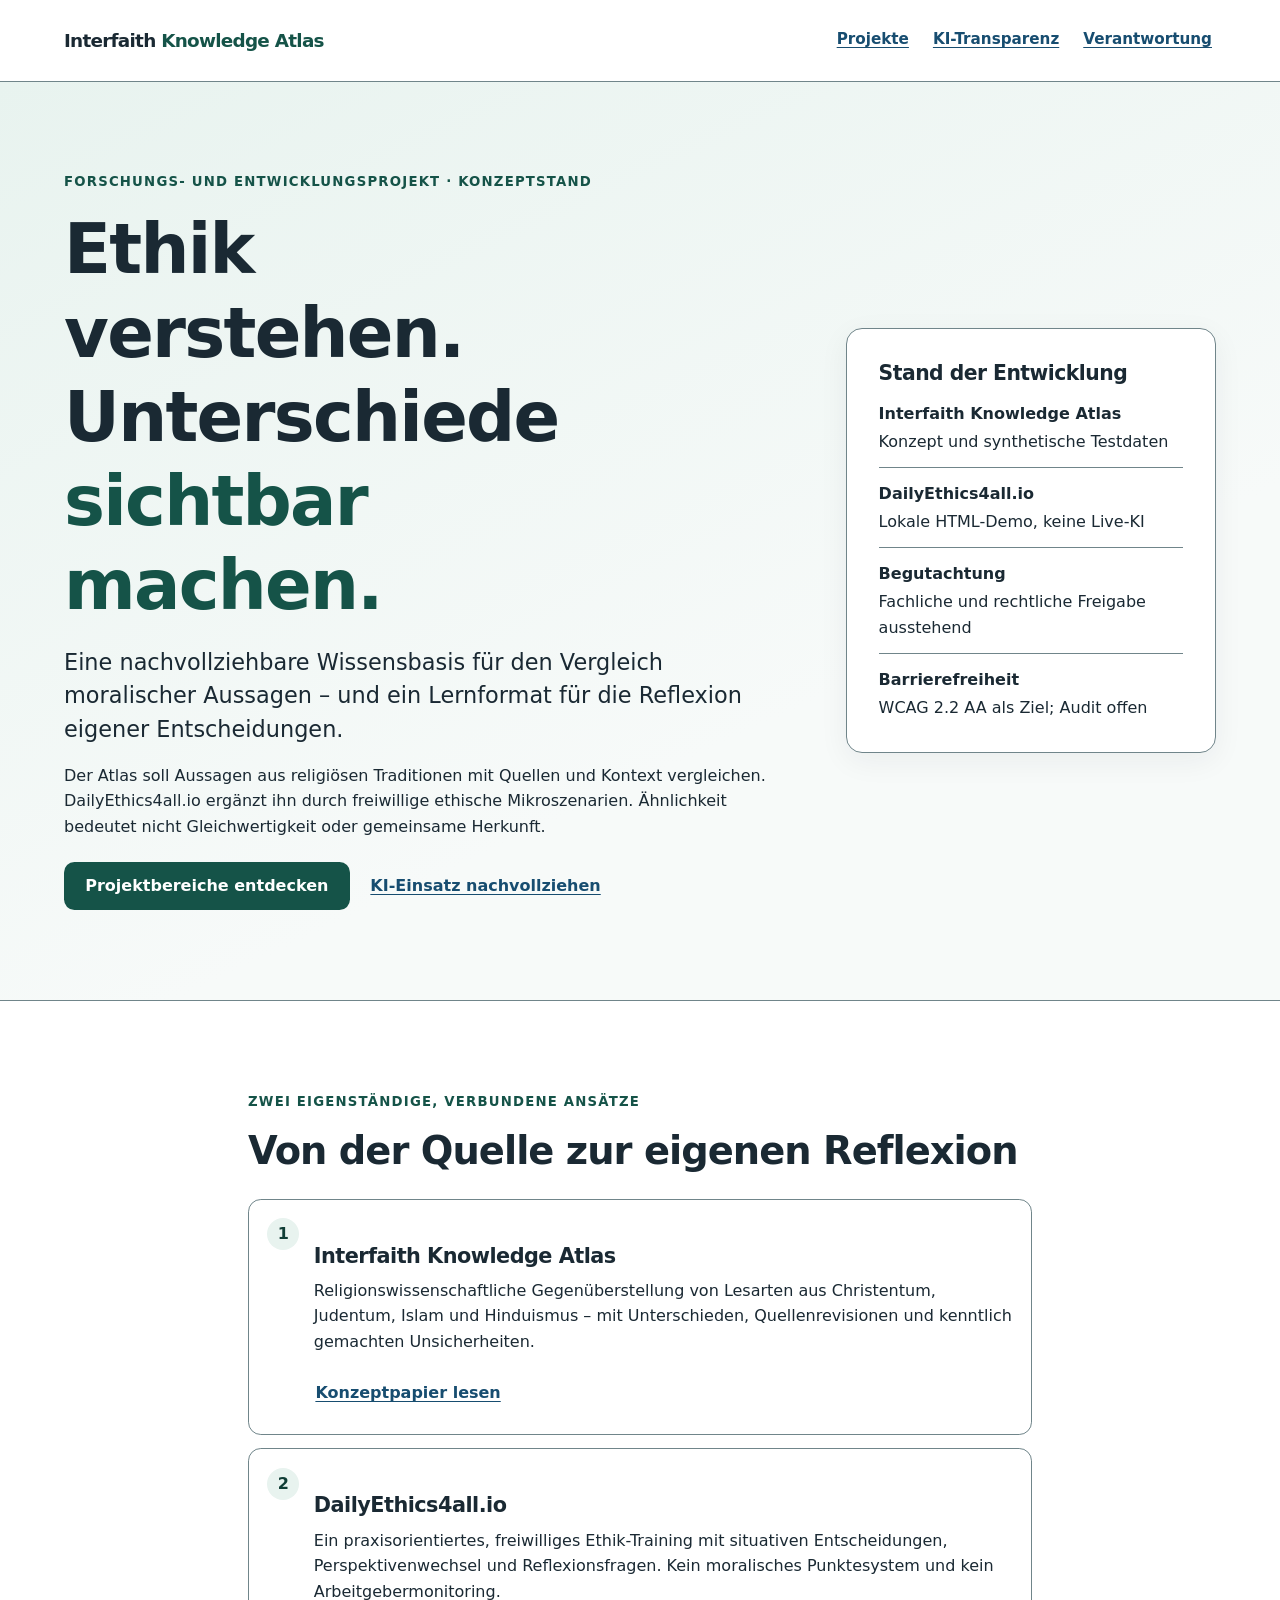
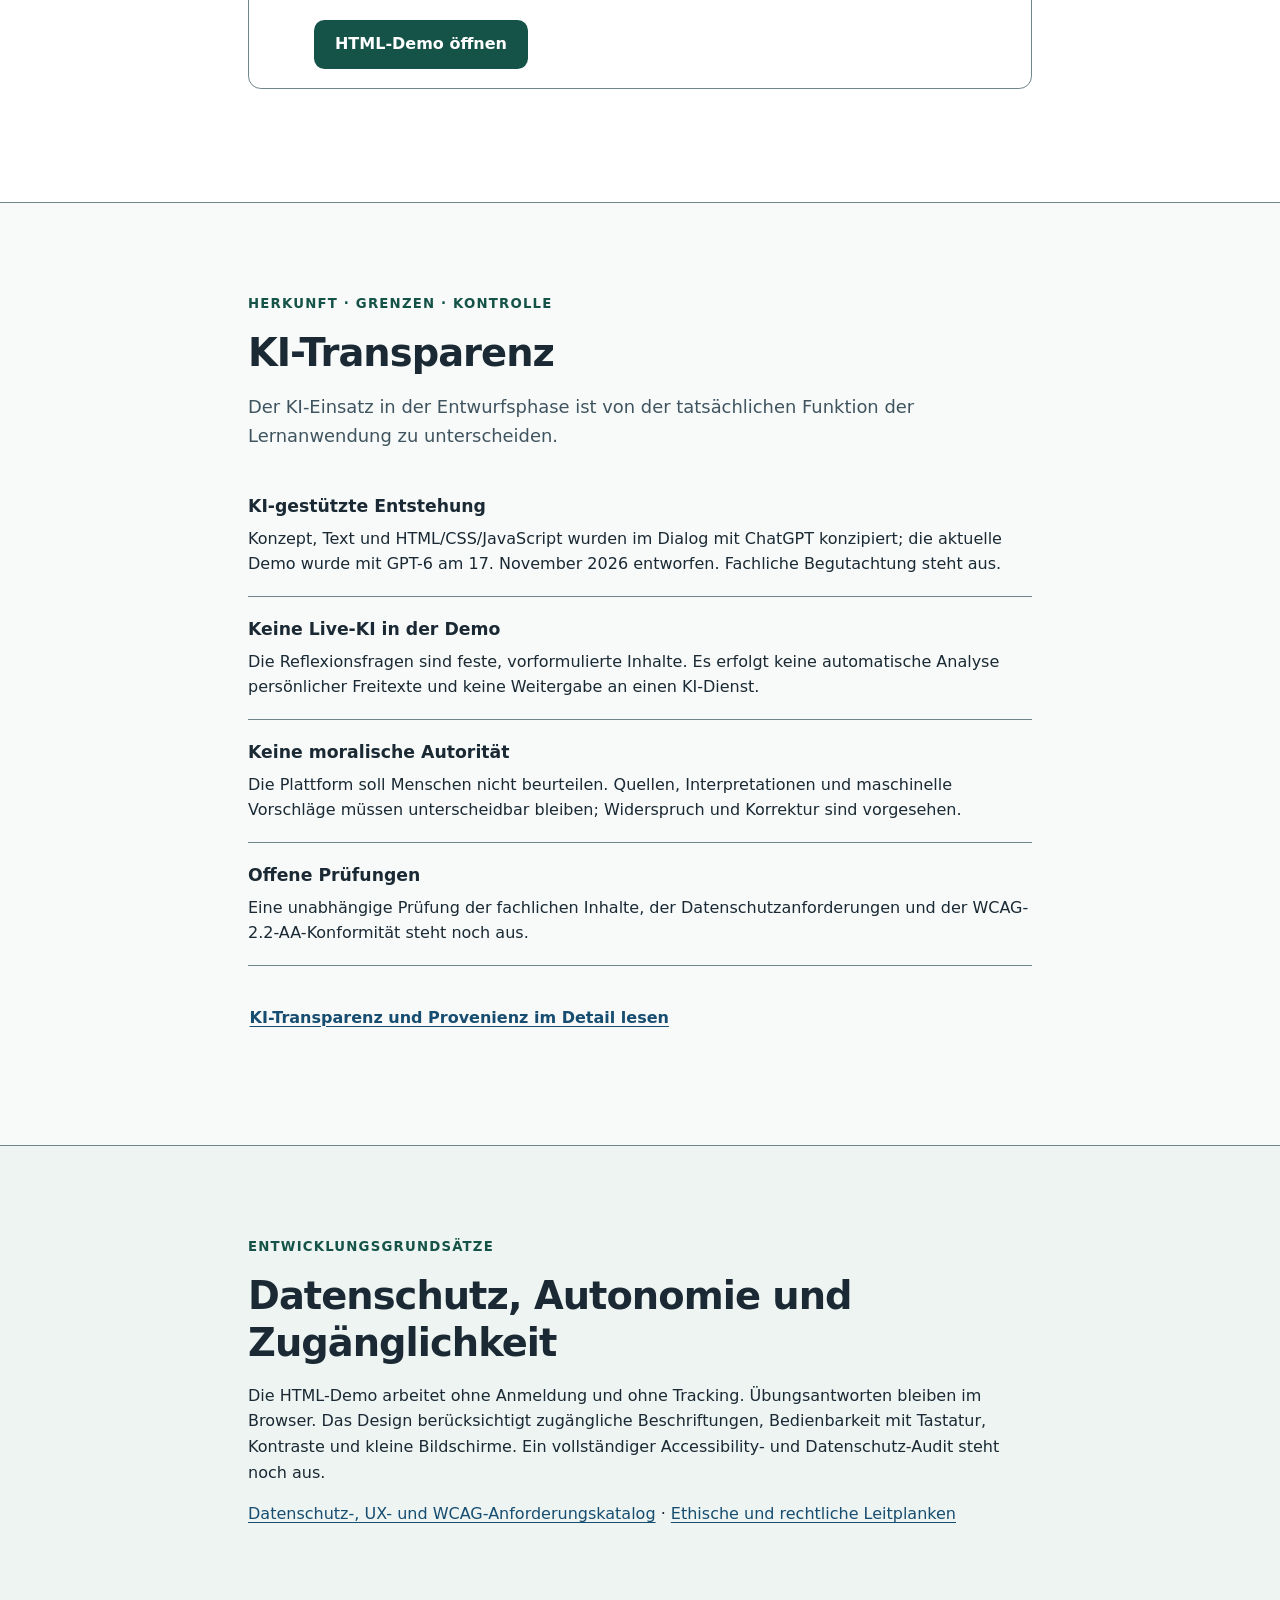
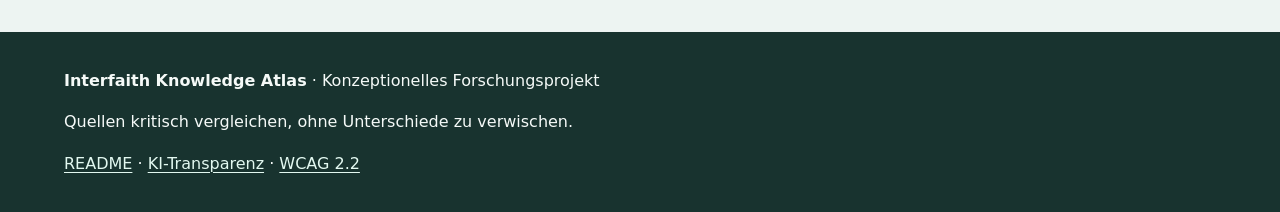
==== index.html @ 0e7fe6cc "feat: add accessible repository HTML landing page with AI transparency" ====
<!doctype html>
<html lang="de">
<head>
  <meta charset="utf-8">
  <meta name="viewport" content="width=device-width, initial-scale=1">
  <meta name="description" content="Interfaith Knowledge Atlas und DailyEthics4all.io: quellenkritischer Religionsvergleich, ethische Reflexion und transparente KI-Konzeption.">
  <meta name="color-scheme" content="light">
  <title>Interfaith Knowledge Atlas – Forschung, Ethik und KI-Transparenz</title>
  <link rel="stylesheet" href="./demo/styles.css">
</head>
<body>
  <a class="skip-link" href="#inhalt">Direkt zum Inhalt</a>
  <header class="site-header">
    <div class="container header-inner">
      <a class="wordmark" href="#start" aria-label="Interfaith Knowledge Atlas – Startseite">Interfaith <span>Knowledge Atlas</span></a>
      <nav aria-label="Seitennavigation">
        <ul class="nav-list">
          <li><a href="#projekte">Projekte</a></li>
          <li><a href="#ki">KI-Transparenz</a></li>
          <li><a href="#schutz">Verantwortung</a></li>
        </ul>
      </nav>
    </div>
  </header>
  <main id="inhalt" tabindex="-1">
    <section class="hero section" id="start" aria-labelledby="titel">
      <div class="container hero-layout">
        <div>
          <p class="eyebrow">Forschungs- und Entwicklungsprojekt · Konzeptstand</p>
          <h1 id="titel">Ethik verstehen. Unterschiede <em>sichtbar machen.</em></h1>
          <p class="lead">Eine nachvollziehbare Wissensbasis für den Vergleich moralischer Aussagen – und ein Lernformat für die Reflexion eigener Entscheidungen.</p>
          <p>Der Atlas soll Aussagen aus religiösen Traditionen mit Quellen und Kontext vergleichen. DailyEthics4all.io ergänzt ihn durch freiwillige ethische Mikroszenarien. Ähnlichkeit bedeutet nicht Gleichwertigkeit oder gemeinsame Herkunft.</p>
          <div class="hero-actions">
            <a class="button primary" href="#projekte">Projektbereiche entdecken</a>
            <a class="text-link" href="#ki">KI-Einsatz nachvollziehen</a>
          </div>
        </div>
        <aside class="plain-card" aria-labelledby="status-titel">
          <h2 id="status-titel" class="card-title">Stand der Entwicklung</h2>
          <dl class="short-facts">
            <div><dt>Interfaith Knowledge Atlas</dt><dd>Konzept und synthetische Testdaten</dd></div>
            <div><dt>DailyEthics4all.io</dt><dd>Lokale HTML-Demo, keine Live-KI</dd></div>
            <div><dt>Begutachtung</dt><dd>Fachliche und rechtliche Freigabe ausstehend</dd></div>
            <div><dt>Barrierefreiheit</dt><dd>WCAG 2.2 AA als Ziel; Audit offen</dd></div>
          </dl>
        </aside>
      </div>
    </section>
    <section class="section exercise-section" id="projekte" aria-labelledby="projekte-titel">
      <div class="container narrow">
        <p class="eyebrow">Zwei eigenständige, verbundene Ansätze</p>
        <h2 id="projekte-titel">Von der Quelle zur eigenen Reflexion</h2>
        <div class="lens-list">
          <article class="lens">
            <p class="lens-index" aria-hidden="true">1</p>
            <div>
              <h3>Interfaith Knowledge Atlas</h3>
              <p>Religionswissenschaftliche Gegenüberstellung von Lesarten aus Christentum, Judentum, Islam und Hinduismus – mit Unterschieden, Quellenrevisionen und kenntlich gemachten Unsicherheiten.</p>
              <p><a class="text-link" href="./docs/konzeptpapier.md">Konzeptpapier lesen</a></p>
            </div>
          </article>
          <article class="lens">
            <p class="lens-index" aria-hidden="true">2</p>
            <div>
              <h3>DailyEthics4all.io</h3>
              <p>Ein praxisorientiertes, freiwilliges Ethik-Training mit situativen Entscheidungen, Perspektivenwechsel und Reflexionsfragen. Kein moralisches Punktesystem und kein Arbeitgebermonitoring.</p>
              <p><a class="button primary" href="./demo/index.html">HTML-Demo öffnen</a></p>
            </div>
          </article>
        </div>
      </div>
    </section>
    <section class="section" id="ki" aria-labelledby="ki-titel">
      <div class="container narrow">
        <p class="eyebrow">Herkunft · Grenzen · Kontrolle</p>
        <h2 id="ki-titel">KI-Transparenz</h2>
        <p class="section-intro">Der KI-Einsatz in der Entwurfsphase ist von der tatsächlichen Funktion der Lernanwendung zu unterscheiden.</p>
        <dl class="transparency-facts">
          <div><dt>KI-gestützte Entstehung</dt><dd>Konzept, Text und HTML/CSS/JavaScript wurden im Dialog mit ChatGPT konzipiert; die aktuelle Demo wurde mit GPT-6 am 17. November 2026 entworfen. Fachliche Begutachtung steht aus.</dd></div>
          <div><dt>Keine Live-KI in der Demo</dt><dd>Die Reflexionsfragen sind feste, vorformulierte Inhalte. Es erfolgt keine automatische Analyse persönlicher Freitexte und keine Weitergabe an einen KI-Dienst.</dd></div>
          <div><dt>Keine moralische Autorität</dt><dd>Die Plattform soll Menschen nicht beurteilen. Quellen, Interpretationen und maschinelle Vorschläge müssen unterscheidbar bleiben; Widerspruch und Korrektur sind vorgesehen.</dd></div>
          <div><dt>Offene Prüfungen</dt><dd>Eine unabhängige Prüfung der fachlichen Inhalte, der Datenschutzanforderungen und der WCAG-2.2-AA-Konformität steht noch aus.</dd></div>
        </dl>
        <p><a class="text-link" href="./docs/ki-transparenz.md">KI-Transparenz und Provenienz im Detail lesen</a></p>
      </div>
    </section>
    <section class="section safety-section" id="schutz" aria-labelledby="schutz-titel">
      <div class="container narrow">
        <p class="eyebrow">Entwicklungsgrundsätze</p>
        <h2 id="schutz-titel">Datenschutz, Autonomie und Zugänglichkeit</h2>
        <p>Die HTML-Demo arbeitet ohne Anmeldung und ohne Tracking. Übungsantworten bleiben im Browser. Das Design berücksichtigt zugängliche Beschriftungen, Bedienbarkeit mit Tastatur, Kontraste und kleine Bildschirme. Ein vollständiger Accessibility- und Datenschutz-Audit steht noch aus.</p>
        <p><a href="./docs/dailyethics4all-datenschutz-wcag.md">Datenschutz-, UX- und WCAG-Anforderungskatalog</a> · <a href="./docs/ethik-und-rechte.md">Ethische und rechtliche Leitplanken</a></p>
      </div>
    </section>
  </main>
  <footer class="site-footer">
    <div class="container footer-inner">
      <p><strong>Interfaith Knowledge Atlas</strong> · Konzeptionelles Forschungsprojekt</p>
      <p>Quellen kritisch vergleichen, ohne Unterschiede zu verwischen.</p>
      <p><a href="./README.md">README</a> · <a href="./docs/ki-transparenz.md">KI-Transparenz</a> · <a href="https://www.w3.org/TR/WCAG22/" rel="noopener noreferrer">WCAG 2.2</a></p>
    </div>
  </footer>
</body>
</html>
---- demo/styles.css ----
/* DailyEthics4all.io | UX- und WCAG-2.2-AA-orientierter Prototyp, noch nicht auditiert. */
:root {
  color-scheme: light;
  --bg: #f7faf9;
  --paper: #ffffff;
  --ink: #1a2933;
  --muted: #40545f;
  --border: #70858a;
  --accent: #155348;
  --accent-dark: #103e36;
  --accent-soft: #e8f3ef;
  --link: #174d70;
  --focus: #0a4781;
  --surface-strong: #ecf3f5;
  --max: 72rem;
  font-family: system-ui, -apple-system, BlinkMacSystemFont, "Segoe UI", sans-serif;
  font-synthesis: none;
  line-height: 1.6;
}
*, *::before, *::after { box-sizing: border-box; }
html { scroll-behavior: auto; }
body { margin: 0; min-width: 0; background: var(--bg); color: var(--ink); font-size: 1rem; }
h1, h2, h3, h4 { line-height: 1.22; letter-spacing: -.025em; }
h1 { font-size: clamp(2.35rem, 5.5vw, 4.3rem); max-width: 12ch; margin: .5rem 0 1.1rem; }
h1 em { font-style: normal; color: var(--accent); }
h2 { font-size: clamp(1.7rem, 3.6vw, 2.4rem); margin: .4rem 0 1rem; }
h3 { font-size: 1.3rem; margin: 1.6rem 0 .55rem; }
h4 { font-size: 1.1rem; margin: 0 0 .25rem; }
p { margin: 0 0 1rem; }
a { color: var(--link); text-decoration: underline; text-decoration-thickness: .09em; text-underline-offset: .2em; overflow-wrap: anywhere; }
a:hover { text-decoration-thickness: .14em; }
button, input, textarea { font: inherit; }
button { cursor: pointer; }
button, a, textarea, input { touch-action: manipulation; }
:focus-visible { outline: 3px solid var(--focus); outline-offset: 4px; }
:focus:not(:focus-visible) { outline: none; }
[hidden] { display: none !important; }
.sr-only { position: absolute; width: 1px; height: 1px; padding: 0; margin: -1px; overflow: hidden; clip: rect(0,0,0,0); white-space: nowrap; border: 0; }
.skip-link { position: absolute; z-index: 100; left: 1rem; top: -10rem; background: var(--paper); color: var(--ink); padding: .8rem 1rem; border: 2px solid var(--focus); border-radius: .5rem; }
.skip-link:focus { top: 1rem; }
.container { width: min(calc(100% - 2rem), var(--max)); margin-inline: auto; }
.narrow { max-width: 49rem; }
.section { padding-block: clamp(3.2rem, 7vw, 6rem); scroll-margin-top: 1.5rem; }
.section + .section { border-top: 1px solid var(--border); }
.site-header { background: var(--paper); border-bottom: 1px solid var(--border); }
.header-inner { display: flex; flex-wrap: wrap; align-items: center; justify-content: space-between; gap: .5rem 2rem; padding-block: 1rem; }
.wordmark { color: var(--ink); font-size: 1.15rem; font-weight: 750; letter-spacing: -.04em; text-decoration: none; padding-block: .6rem; }
.wordmark span:not(.dot) { color: var(--accent); }
.wordmark .dot { font-weight: 600; }
.nav-list { display: flex; flex-wrap: wrap; margin: 0; padding: 0; gap: .2rem 1rem; list-style: none; }
.nav-list a { display: inline-block; min-height: 44px; padding: .55rem .25rem; font-weight: 650; font-size: .95rem; }
.hero { background: linear-gradient(155deg, #e8f3ef 0%, #f7faf9 66%); }
.hero-layout { display: grid; grid-template-columns: minmax(0, 1.55fr) minmax(15rem, .8fr); gap: clamp(2rem, 5vw, 5rem); align-items: center; }
.hero-layout > * { min-width: 0; }
.lead { font-size: clamp(1.18rem, 2vw, 1.4rem); line-height: 1.5; max-width: 52ch; }
.eyebrow { font-weight: 750; color: var(--accent); font-size: .83rem; letter-spacing: .09em; text-transform: uppercase; }
.hero-actions, .button-row { display: flex; flex-wrap: wrap; align-items: center; gap: .75rem 1.2rem; margin-top: 1.4rem; }
.button { display: inline-flex; align-items: center; justify-content: center; min-height: 48px; padding: .75rem 1.2rem; border: 2px solid transparent; border-radius: .65rem; text-decoration: none; font-weight: 720; line-height: 1.3; max-width: 100%; text-align: center; }
.button.primary { background: var(--accent); color: white; }
.button.primary:hover { background: var(--accent-dark); }
.button.secondary { color: var(--accent-dark); background: white; border-color: var(--accent); }
.button.secondary:hover { background: var(--accent-soft); }
.text-link { display: inline-block; font-weight: 700; padding: .6rem .1rem; }
.plain-card { border: 1px solid var(--border); background: var(--paper); border-radius: 1rem; padding: clamp(1.25rem, 3vw, 2rem); box-shadow: 0 8px 30px rgba(26,41,51,.06); }
.card-title { font-size: 1.27rem; margin: 0 0 .9rem; }
.short-facts { margin: 0; }
.short-facts div + div { border-top: 1px solid var(--border); margin-top: .8rem; padding-top: .8rem; }
dt { font-weight: 750; }
dd { margin: .15rem 0 0; }
.section-intro { font-size: 1.12rem; color: var(--muted); }
.exercise-section { background: var(--paper); }
.story { margin-block: 1.4rem 2rem; padding: 1.5rem; border-left: .35rem solid var(--accent); background: var(--accent-soft); border-radius: 0 .7rem .7rem 0; }
.story p:last-child { margin-bottom: 0; }
.choice-group { border: 0; margin: 0; padding: 0; min-width: 0; }
legend { font-size: 1.32rem; font-weight: 750; padding: 0; margin-bottom: .4rem; }
.hint { color: var(--muted); font-size: .96rem; }
.choice { display: flex; align-items: flex-start; gap: .9rem; background: var(--paper); border: 2px solid var(--border); border-radius: .85rem; padding: .9rem 1rem; margin-top: .7rem; cursor: pointer; min-height: 56px; }
.choice:hover { border-color: var(--accent); }
.choice:has(input:checked) { border-color: var(--accent); background: var(--accent-soft); }
.choice:has(input:focus-visible) { outline: 3px solid var(--focus); outline-offset: 3px; }
.choice input { flex: 0 0 auto; width: 1.25rem; height: 1.25rem; margin: .28rem 0 0; accent-color: var(--accent); }
.choice strong, .choice small { display: block; }
.choice small { color: var(--muted); font-size: .94rem; line-height: 1.5; margin-top: .1rem; }
.form-field { margin-top: 2rem; }
.form-field label { display: block; font-weight: 750; margin-bottom: .35rem; }
.optional { color: var(--muted); font-weight: 400; }
textarea { width: 100%; display: block; background: var(--paper); color: var(--ink); border: 2px solid #718b93; border-radius: .7rem; padding: .85rem 1rem; resize: vertical; min-height: 7rem; }
textarea::placeholder { color: #51616b; opacity: 1; }
.reflection-result { margin-top: 2rem; padding: clamp(1.15rem, 3vw, 2rem); background: var(--surface-strong); border: 1px solid var(--border); border-radius: .9rem; scroll-margin-top: 2rem; }
.lens-list { display: grid; gap: .85rem; margin: 1.5rem 0; }
.lens { display: flex; align-items: start; gap: .9rem; background: white; border: 1px solid var(--border); border-radius: .8rem; padding: 1.15rem; }
.lens p:last-child { margin-bottom: 0; }
.lens-index { display: inline-grid; place-items: center; flex: 0 0 2rem; width: 2rem; height: 2rem; background: var(--accent-soft); color: var(--accent-dark); border-radius: 100%; font-weight: 800; margin: 0; }
.takeaway { border-top: 1px solid var(--border); padding-top: 1.2rem; }
.transparency-facts { margin: 1.5rem 0 1.8rem; }
.transparency-facts div { padding-block: 1.2rem; border-bottom: 1px solid var(--border); }
.transparency-facts dt { font-size: 1.08rem; }
.transparency-facts dd { margin-top: .3rem; }
.safety-section { background: #edf4f2; }
.two-column { display: grid; grid-template-columns: repeat(2, minmax(0, 1fr)); gap: 1.7rem; }
.two-column h3 { margin-top: .5rem; }
.important-note { border-left: .35rem solid var(--accent); background: white; padding: 1.1rem 1.3rem; margin-top: 1.5rem; }
.site-footer { background: #18332f; color: #f5faf8; padding-block: 2.2rem; }
.site-footer a { color: #e3f9f1; }
.site-footer p:last-child { margin-bottom: 0; }
@media (max-width: 54rem) {
  .hero-layout { grid-template-columns: 1fr; }
  .plain-card { max-width: 42rem; }
}
@media (max-width: 40rem) {
  .container { width: min(calc(100% - 1.5rem), var(--max)); }
  .section { padding-block: 2.8rem; }
  .nav-list { gap: 0 .85rem; }
  .nav-list a { padding-inline: .1rem; }
  .two-column { grid-template-columns: 1fr; gap: .3rem; }
  .story { padding: 1rem; }
  .button-row .button { flex: 1 1 100%; }
}
@media (prefers-reduced-motion: reduce) {
  *, *::before, *::after { scroll-behavior: auto !important; animation-duration: .01ms !important; transition-duration: .01ms !important; }
}
@media (forced-colors: active) {
  .choice, .plain-card, .lens, .reflection-result { border: 2px solid CanvasText; }
  .choice:has(input:checked) { outline: 2px solid Highlight; }
  .button { border-color: ButtonText; }
}

/* Ohne JavaScript keine scheinbar funktionsfähigen Eingabefelder anzeigen. */
.no-js #reflection-form { display: none; }
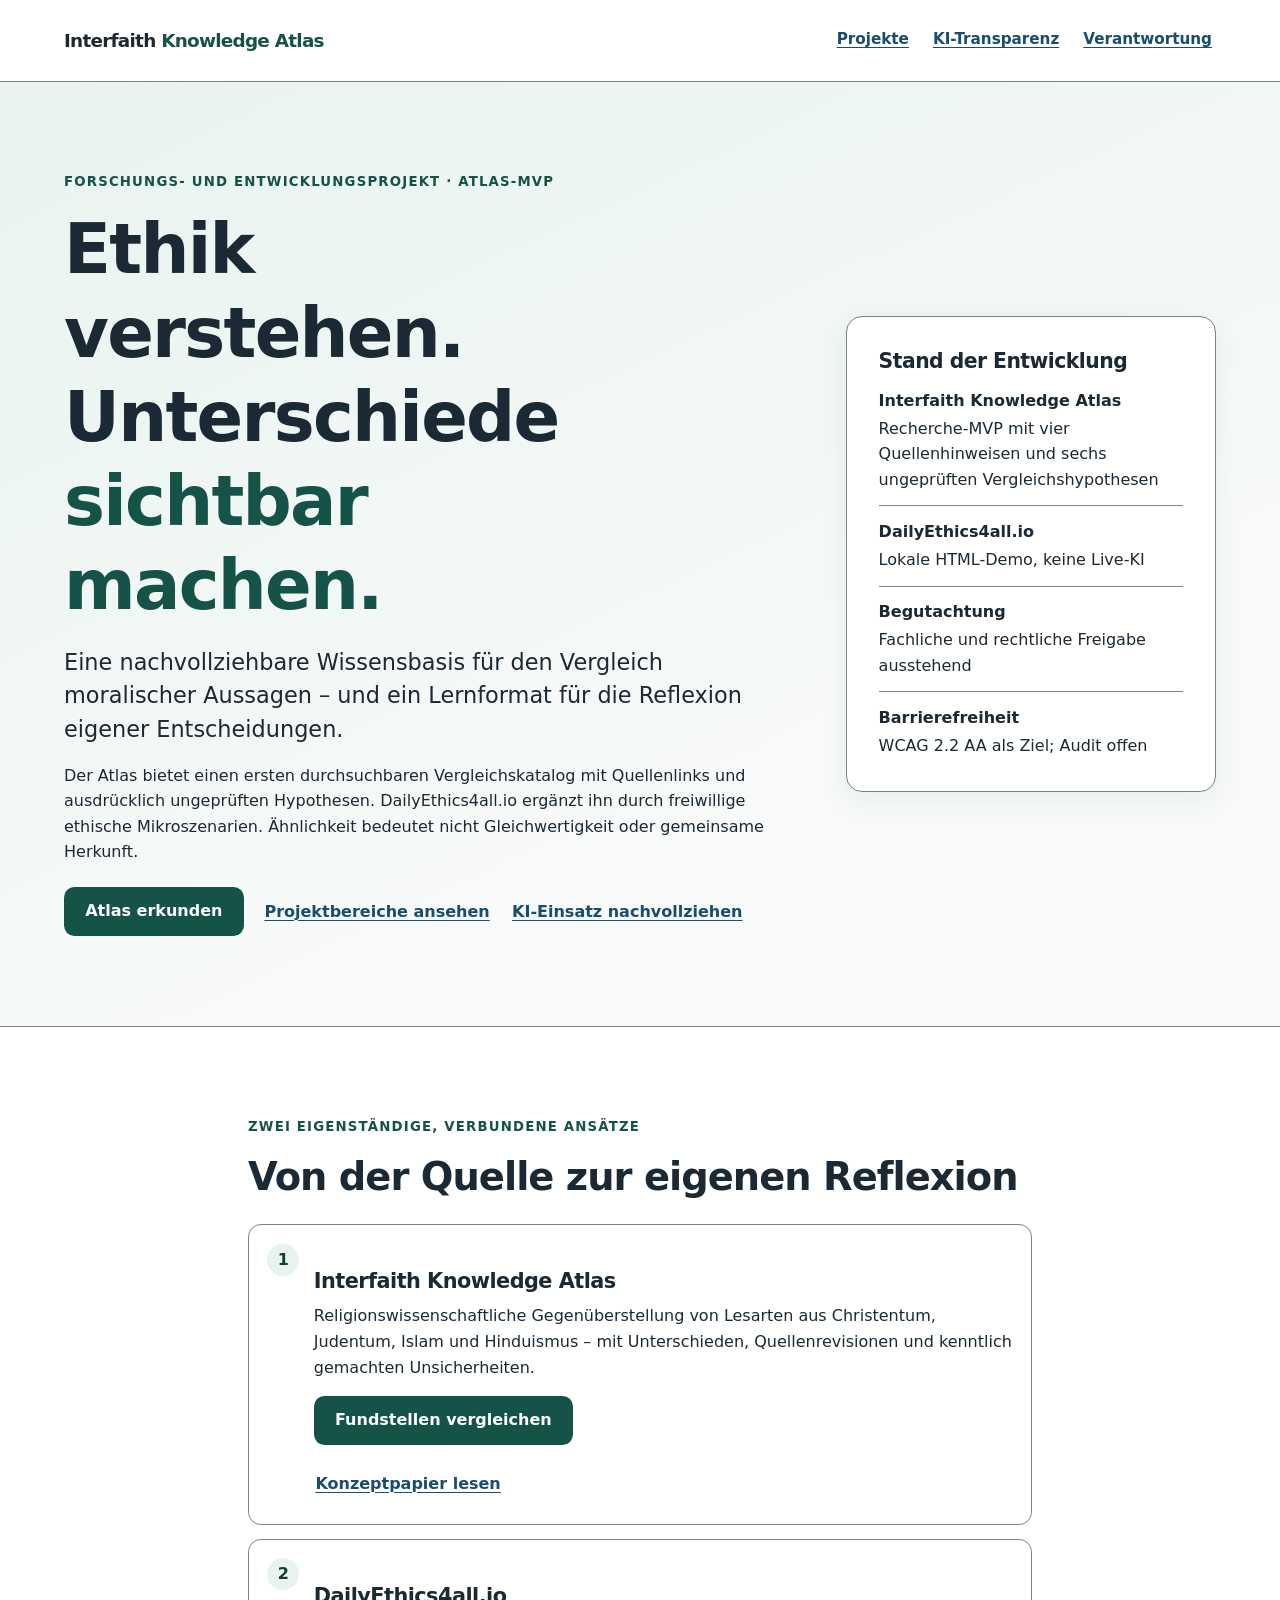
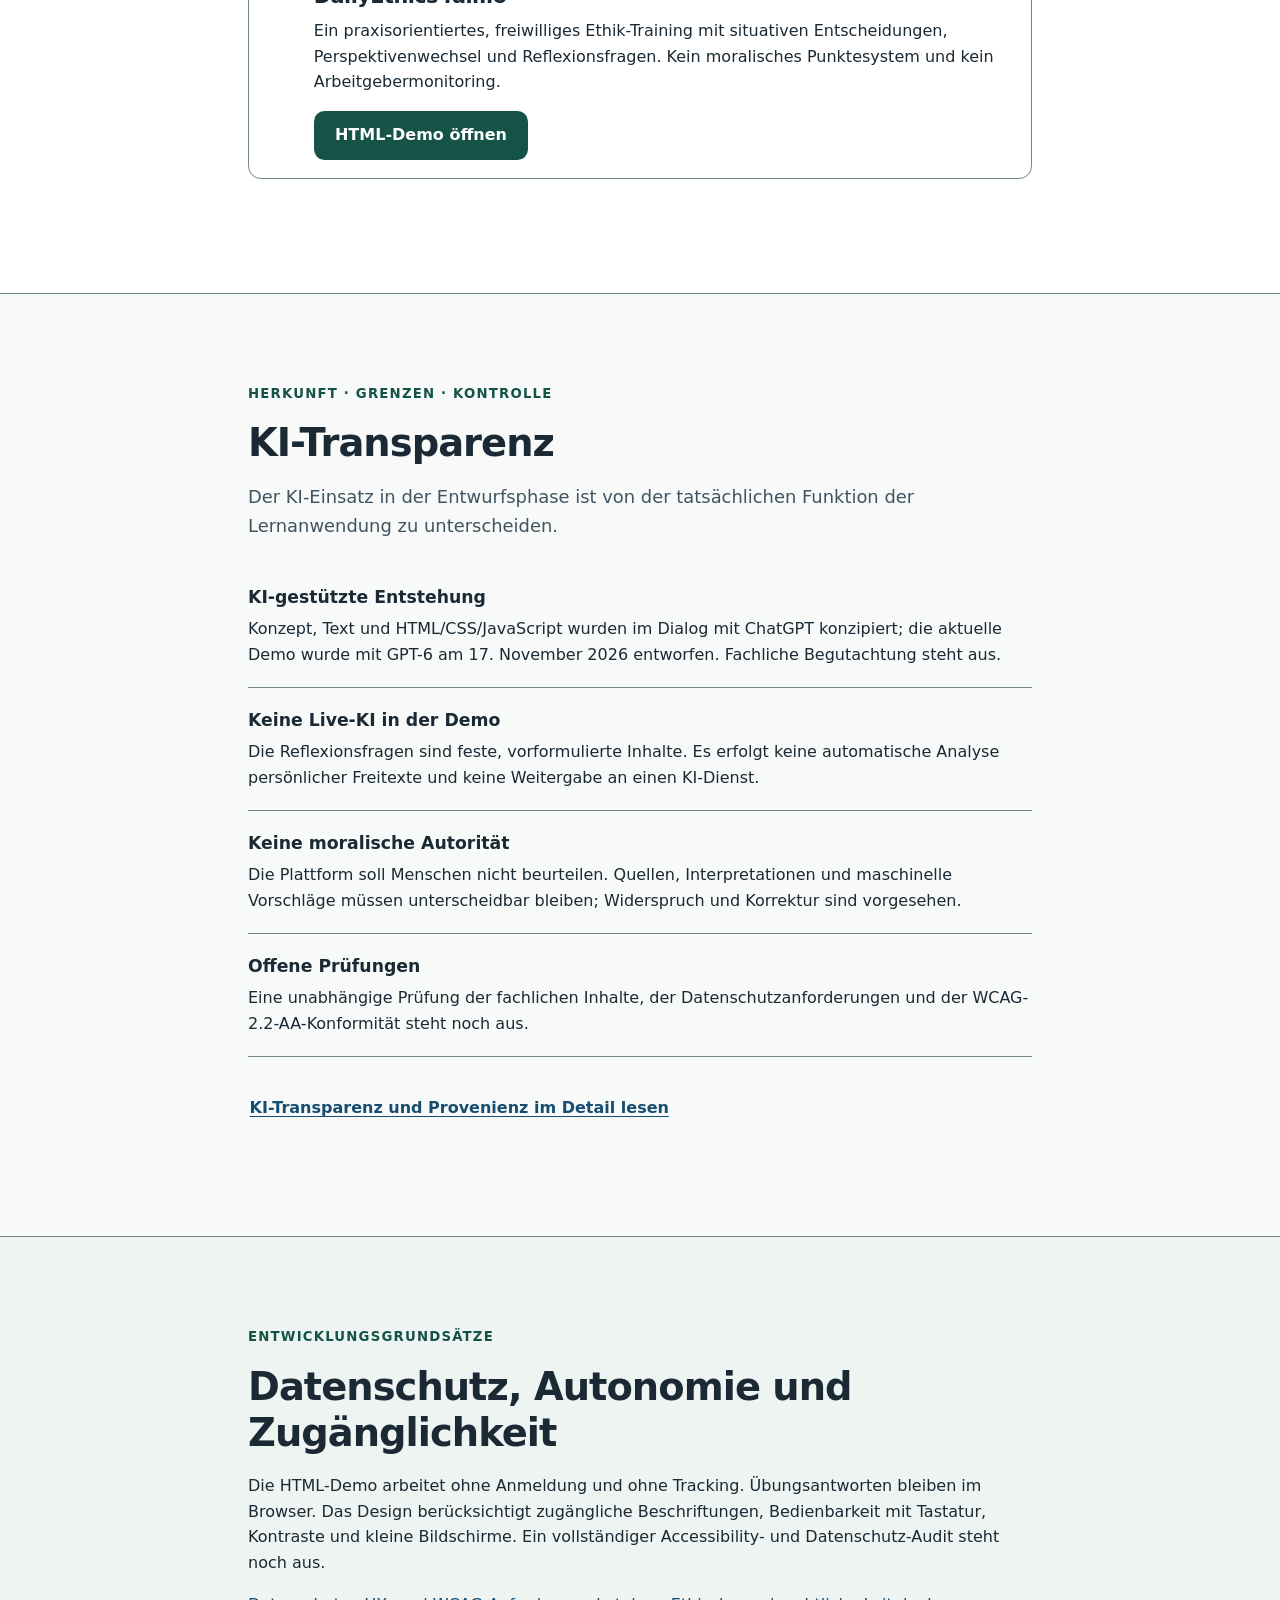
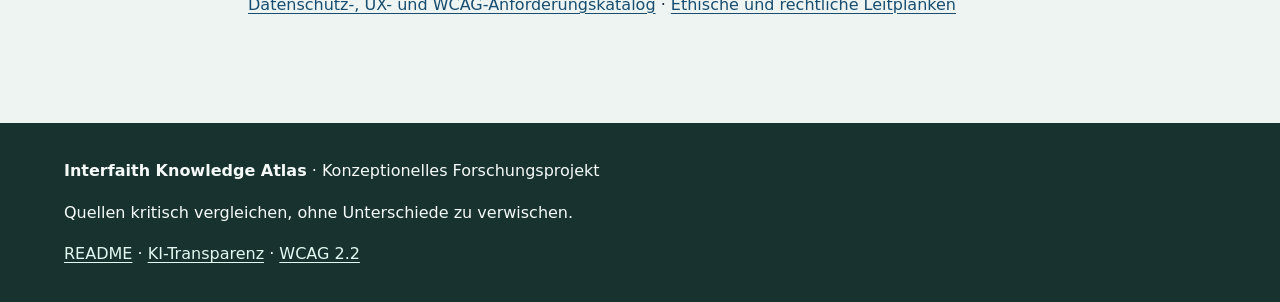
==== commit fac9da5b: "feat: make Atlas research MVP discoverable from GitHub Pages homepage" ====
--- a/index.html
+++ b/index.html
@@ -26,19 +26,20 @@
     <section class="hero section" id="start" aria-labelledby="titel">
       <div class="container hero-layout">
         <div>
-          <p class="eyebrow">Forschungs- und Entwicklungsprojekt · Konzeptstand</p>
+          <p class="eyebrow">Forschungs- und Entwicklungsprojekt · Atlas-MVP</p>
           <h1 id="titel">Ethik verstehen. Unterschiede <em>sichtbar machen.</em></h1>
           <p class="lead">Eine nachvollziehbare Wissensbasis für den Vergleich moralischer Aussagen – und ein Lernformat für die Reflexion eigener Entscheidungen.</p>
-          <p>Der Atlas soll Aussagen aus religiösen Traditionen mit Quellen und Kontext vergleichen. DailyEthics4all.io ergänzt ihn durch freiwillige ethische Mikroszenarien. Ähnlichkeit bedeutet nicht Gleichwertigkeit oder gemeinsame Herkunft.</p>
+          <p>Der Atlas bietet einen ersten durchsuchbaren Vergleichskatalog mit Quellenlinks und ausdrücklich ungeprüften Hypothesen. DailyEthics4all.io ergänzt ihn durch freiwillige ethische Mikroszenarien. Ähnlichkeit bedeutet nicht Gleichwertigkeit oder gemeinsame Herkunft.</p>
           <div class="hero-actions">
-            <a class="button primary" href="#projekte">Projektbereiche entdecken</a>
+            <a class="button primary" href="./atlas/index.html">Atlas erkunden</a>
+            <a class="text-link" href="#projekte">Projektbereiche ansehen</a>
             <a class="text-link" href="#ki">KI-Einsatz nachvollziehen</a>
           </div>
         </div>
         <aside class="plain-card" aria-labelledby="status-titel">
           <h2 id="status-titel" class="card-title">Stand der Entwicklung</h2>
           <dl class="short-facts">
-            <div><dt>Interfaith Knowledge Atlas</dt><dd>Konzept und synthetische Testdaten</dd></div>
+            <div><dt>Interfaith Knowledge Atlas</dt><dd>Recherche-MVP mit vier Quellenhinweisen und sechs ungeprüften Vergleichshypothesen</dd></div>
             <div><dt>DailyEthics4all.io</dt><dd>Lokale HTML-Demo, keine Live-KI</dd></div>
             <div><dt>Begutachtung</dt><dd>Fachliche und rechtliche Freigabe ausstehend</dd></div>
             <div><dt>Barrierefreiheit</dt><dd>WCAG 2.2 AA als Ziel; Audit offen</dd></div>
@@ -56,6 +57,7 @@
             <div>
               <h3>Interfaith Knowledge Atlas</h3>
               <p>Religionswissenschaftliche Gegenüberstellung von Lesarten aus Christentum, Judentum, Islam und Hinduismus – mit Unterschieden, Quellenrevisionen und kenntlich gemachten Unsicherheiten.</p>
+              <p><a class="button primary" href="./atlas/index.html">Fundstellen vergleichen</a></p>
               <p><a class="text-link" href="./docs/konzeptpapier.md">Konzeptpapier lesen</a></p>
             </div>
           </article>
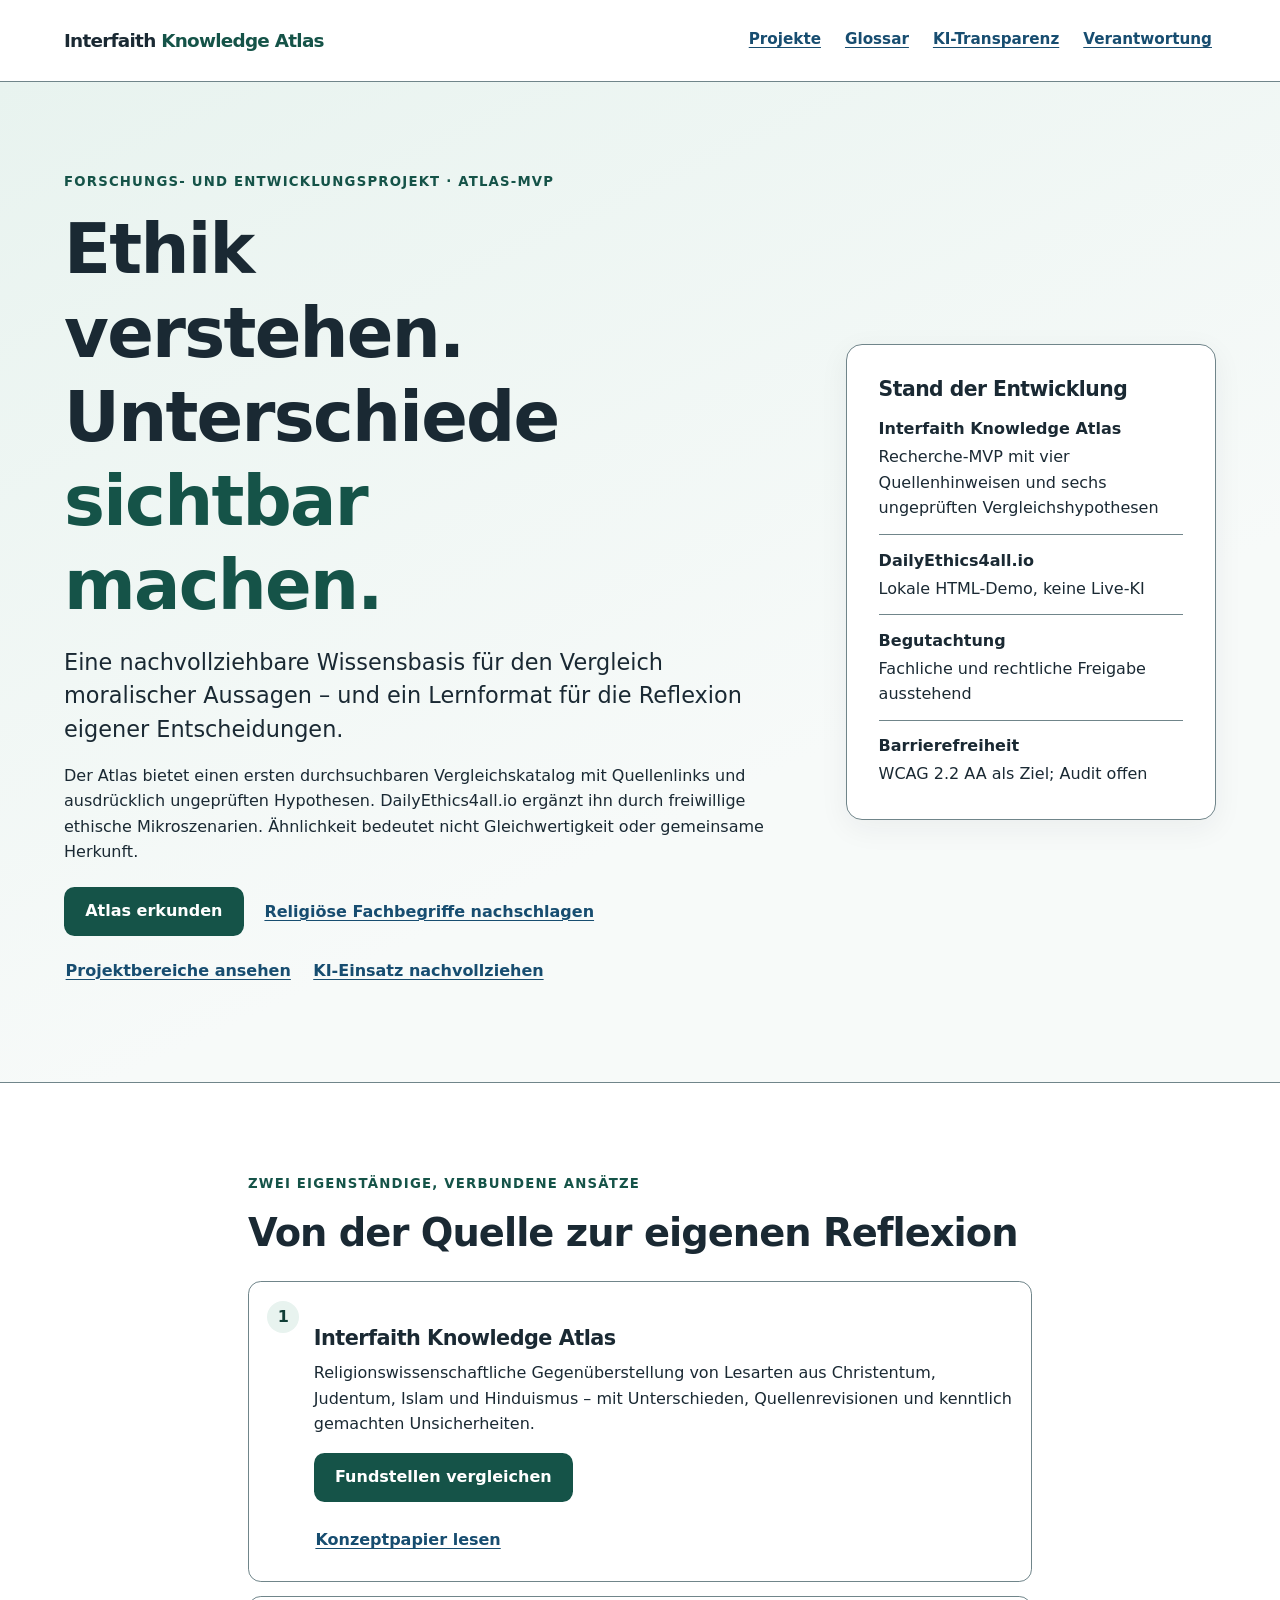
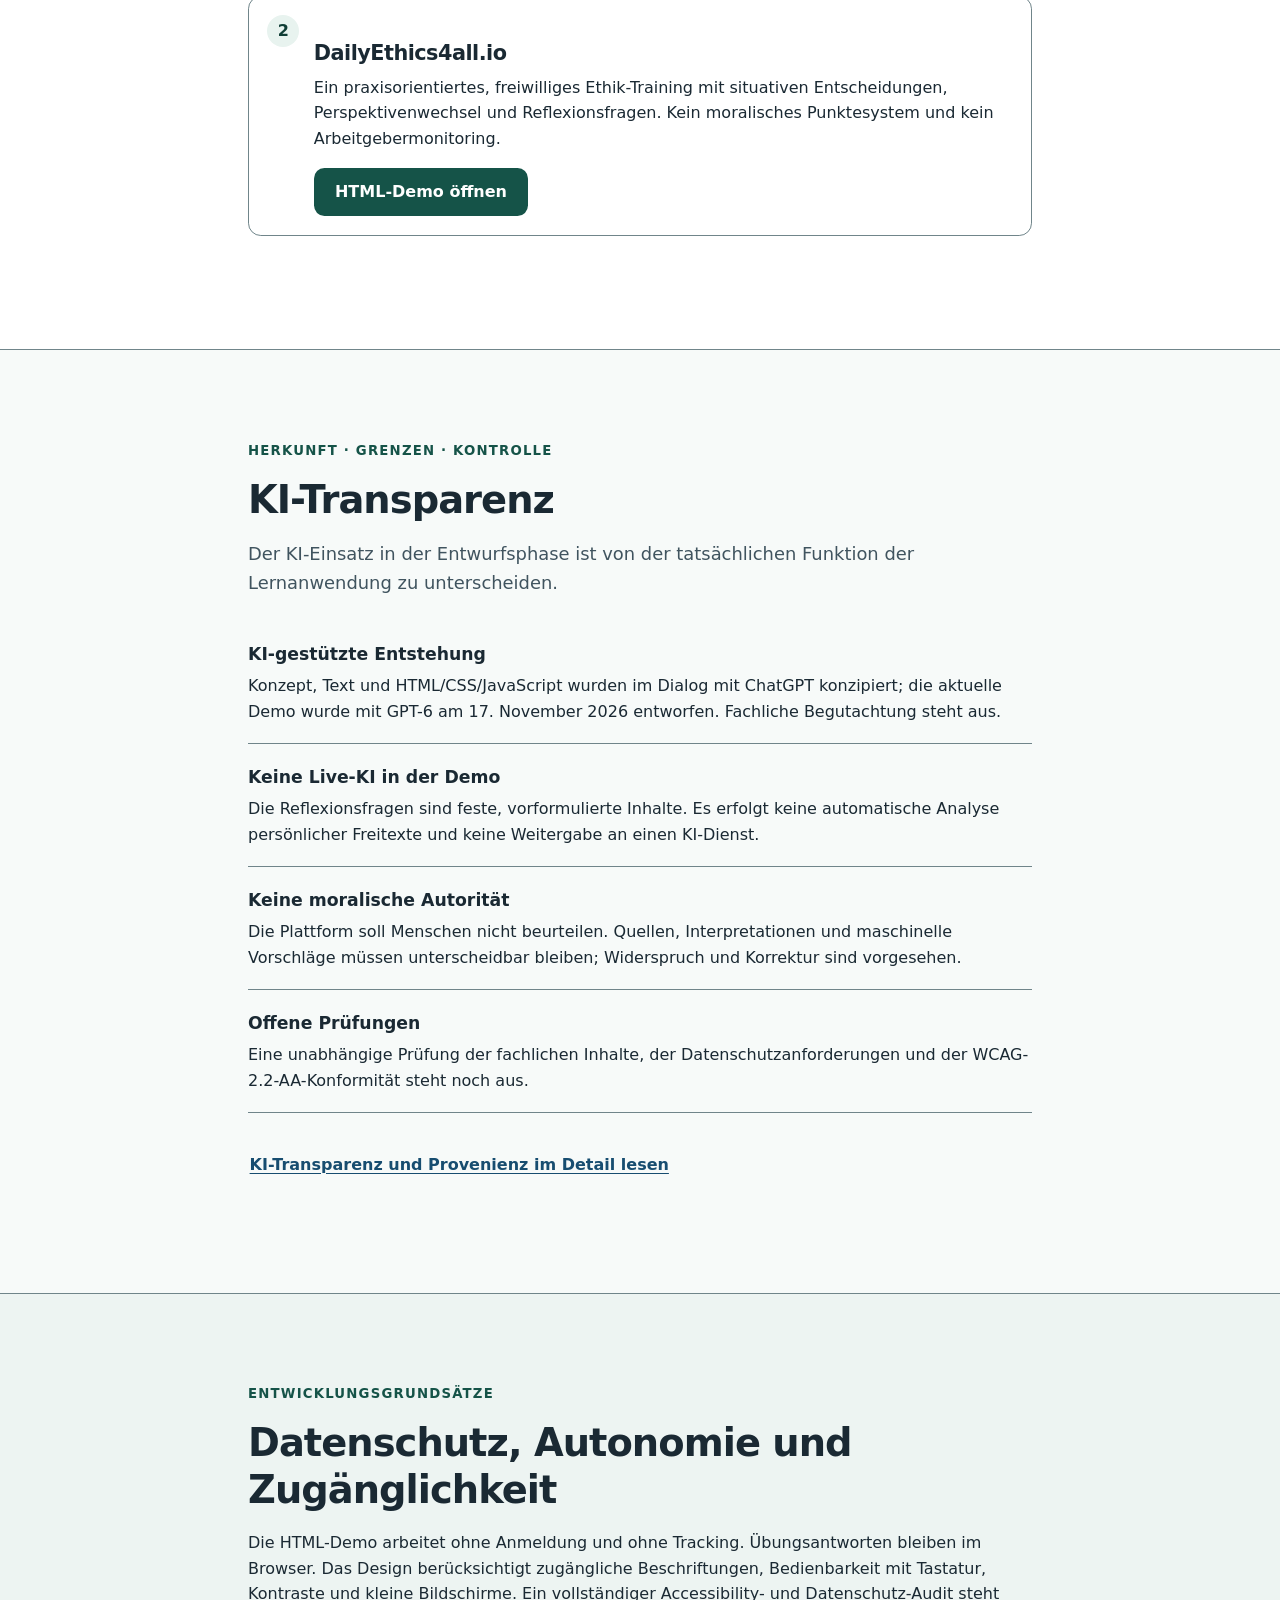
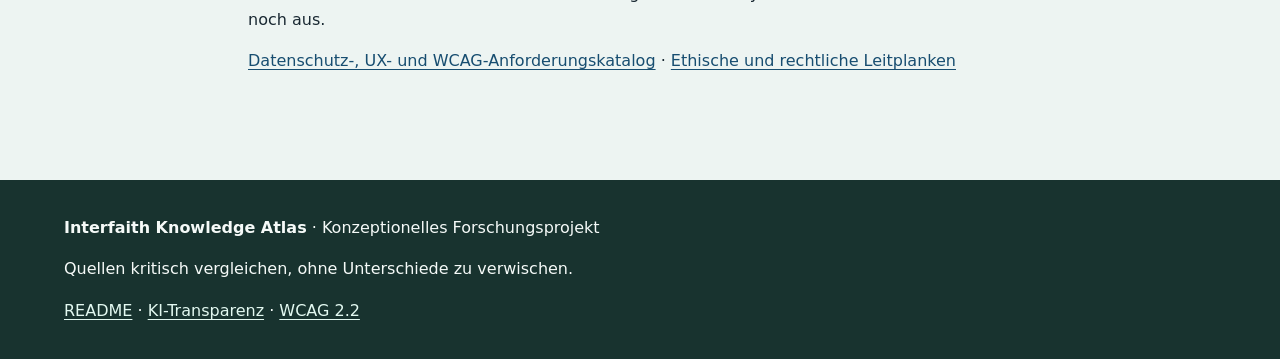
==== commit c3cf4bc6: "feat(glossar): integrate accessible religious terminology reference across Atlas" ====
--- a/index.html
+++ b/index.html
@@ -16,6 +16,7 @@
       <nav aria-label="Seitennavigation">
         <ul class="nav-list">
           <li><a href="#projekte">Projekte</a></li>
+          <li><a href="./glossar/index.html">Glossar</a></li>
           <li><a href="#ki">KI-Transparenz</a></li>
           <li><a href="#schutz">Verantwortung</a></li>
         </ul>
@@ -32,6 +33,7 @@
           <p>Der Atlas bietet einen ersten durchsuchbaren Vergleichskatalog mit Quellenlinks und ausdrücklich ungeprüften Hypothesen. DailyEthics4all.io ergänzt ihn durch freiwillige ethische Mikroszenarien. Ähnlichkeit bedeutet nicht Gleichwertigkeit oder gemeinsame Herkunft.</p>
           <div class="hero-actions">
             <a class="button primary" href="./atlas/index.html">Atlas erkunden</a>
+            <a class="text-link" href="./glossar/index.html">Religiöse Fachbegriffe nachschlagen</a>
             <a class="text-link" href="#projekte">Projektbereiche ansehen</a>
             <a class="text-link" href="#ki">KI-Einsatz nachvollziehen</a>
           </div>
